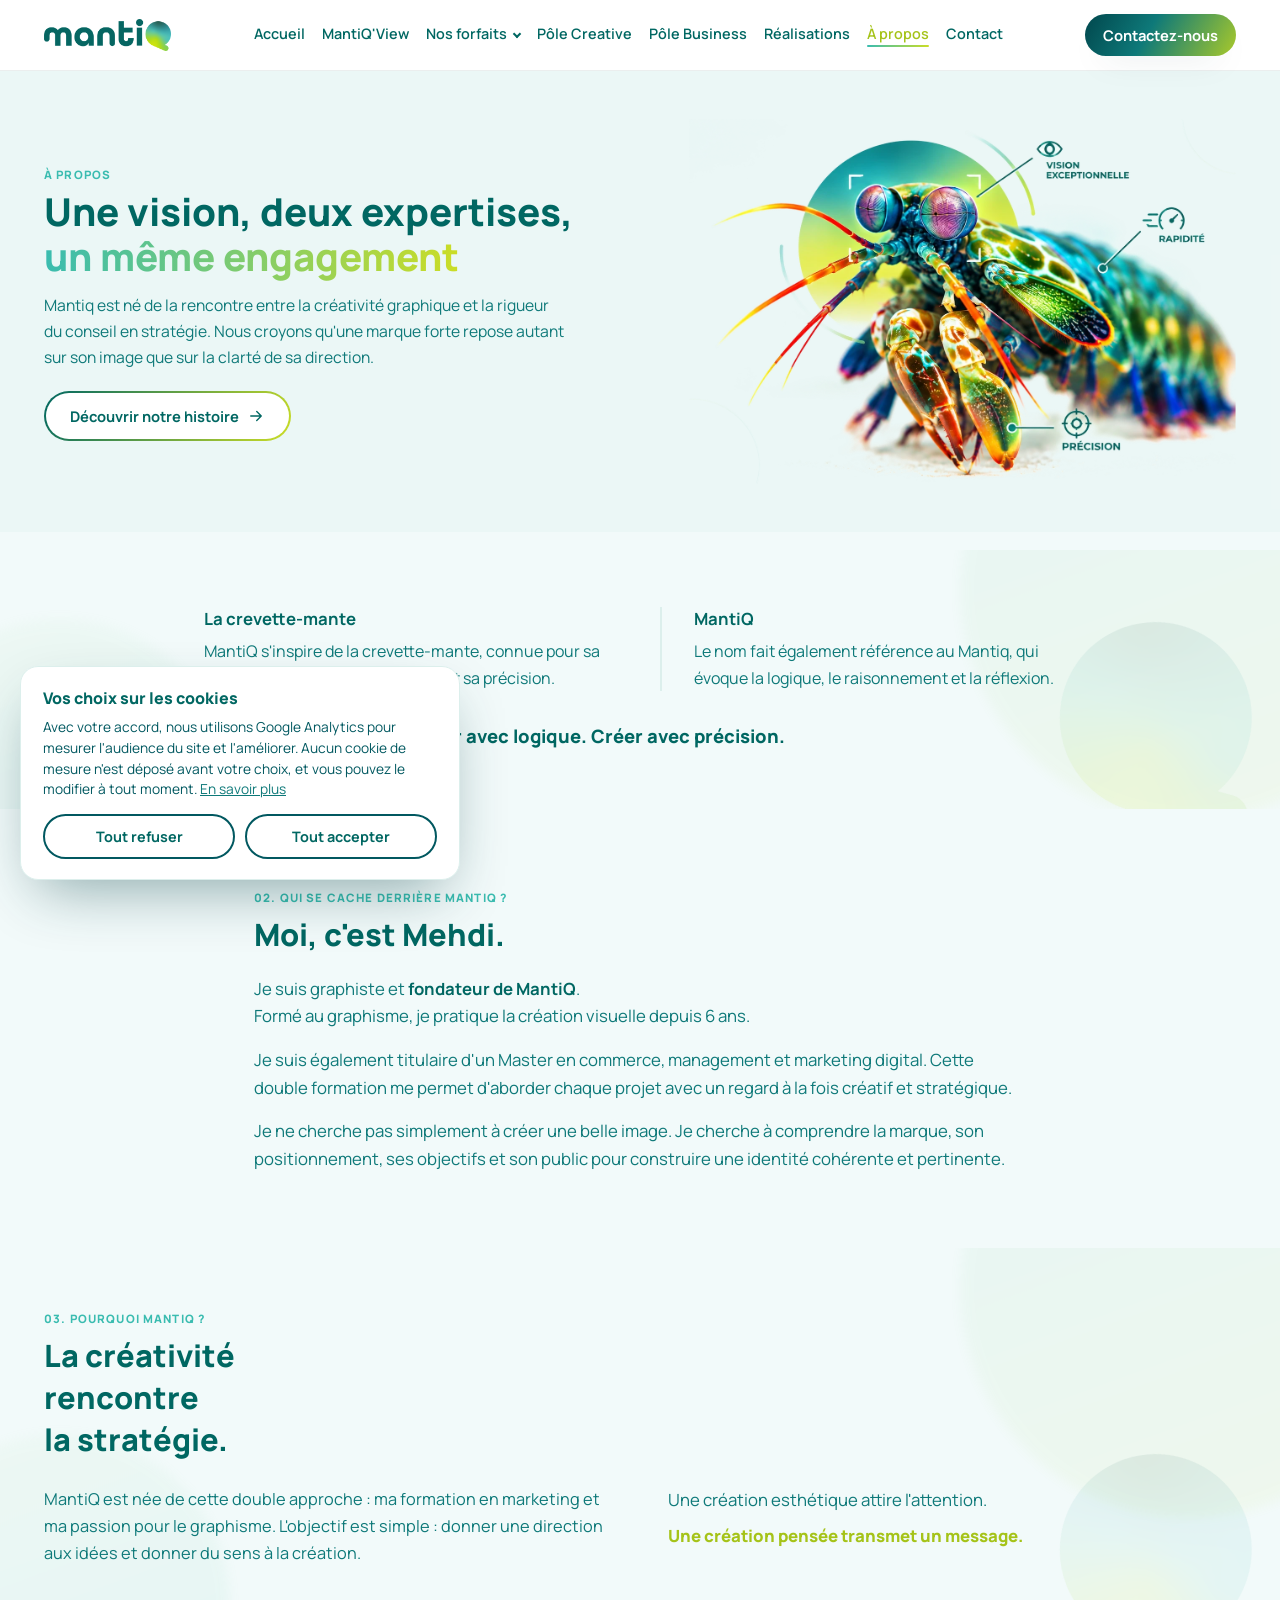
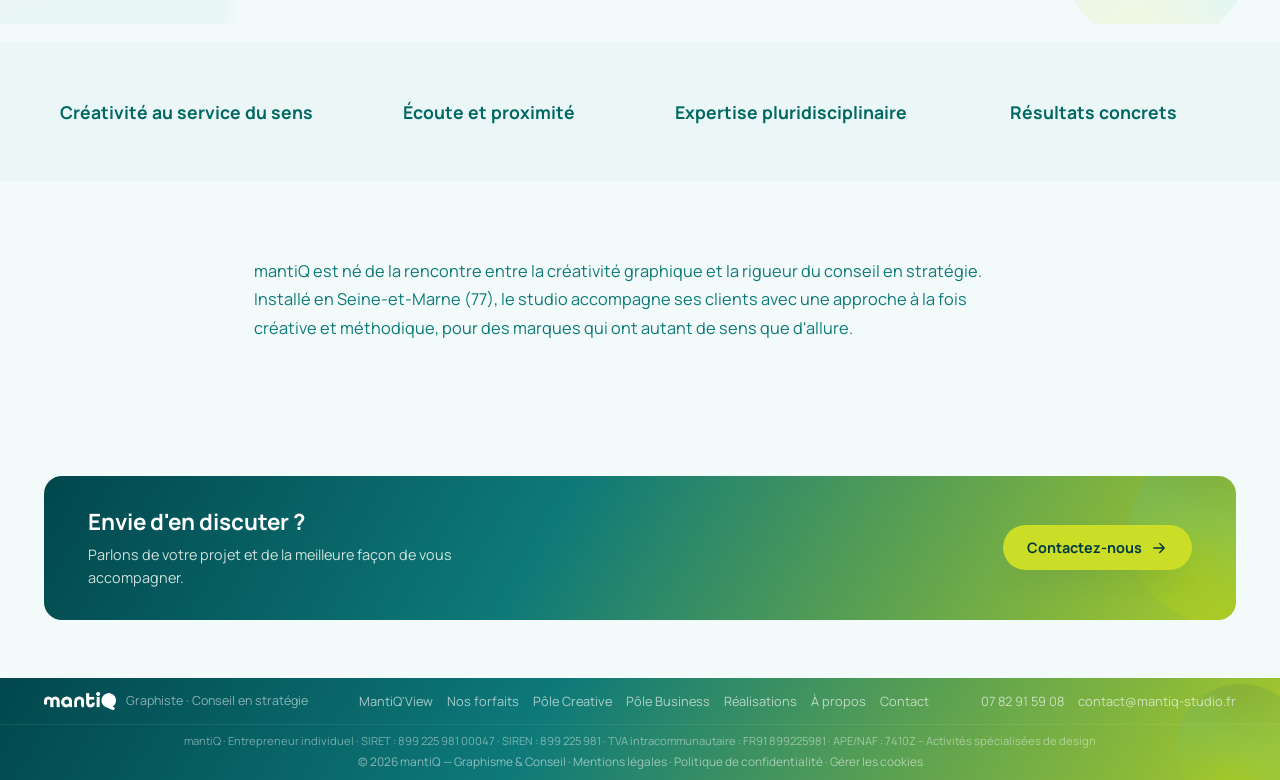
==== a-propos.html @ 4e35858e "Add files via upload" ====
<!DOCTYPE html>
<html lang="fr">
<head>
<meta charset="UTF-8">
<meta name="viewport" content="width=device-width, initial-scale=1">
<title>À propos — mantiQ</title>
<meta name="description" content="mantiQ, studio de graphisme et de conseil en stratégie : notre vision, nos expertises.">
<link rel="icon" type="image/png" href="[data-uri]">
<link rel="apple-touch-icon" href="[data-uri]">
<link rel="preconnect" href="https://fonts.googleapis.com">
<link rel="preconnect" href="https://fonts.gstatic.com" crossorigin>
<link href="https://fonts.googleapis.com/css2?family=Manrope:wght@500;600;700;800&display=swap" rel="stylesheet">
<link rel="stylesheet" href="style.css">
</head>
<body>

<header class="site-header">
  <div class="wrap">
    <a class="brand" href="index.html" aria-label="mantiQ — accueil"><img src="[data-uri]" alt="mantiQ"></a>
    <nav class="main-nav" aria-label="Navigation principale">
      <a href="index.html">Accueil</a>
<a href="mantiq-view.html">MantiQ'View</a>
<div class="nav-item has-sub"><a href="forfaits.html">Nos forfaits<span class="caret" aria-hidden="true"></span></a><div class="subnav" role="menu" aria-label="Nos forfaits"><a href="forfaits.html#creation" role="menuitem">Je crée mon entreprise</a><a href="forfaits.html#pme" role="menuitem">J'ai une PME / PMI</a><a href="forfaits.html#etablie" role="menuitem">Entreprise installée</a><a href="forfaits.html#a-la-carte" role="menuitem">À la carte</a></div></div>
<a href="pole-creatif.html">Pôle Creative</a>
<a href="pole-conseil.html">Pôle Business</a>
<a href="realisations.html">Réalisations</a>
<a href="a-propos.html" class="active">À propos</a>
<a href="contact.html">Contact</a>
    </nav>
    <div class="header-actions">
      <a class="btn btn-solid-dark on-header" href="contact.html" style="padding:12px 22px; font-size:.92rem;">Contactez-nous</a>
      <button class="burger" id="burgerBtn" aria-label="Ouvrir le menu" aria-expanded="false">
        <span></span><span></span><span></span>
      </button>
    </div>
  </div>
  <nav class="mobile-nav" id="mobileNav" aria-label="Navigation mobile">
    <a href="index.html">Accueil</a>
<a href="mantiq-view.html">MantiQ'View</a>
<a href="forfaits.html">Nos forfaits</a>
<a class="sub" href="forfaits.html#creation">Je crée mon entreprise</a>
<a class="sub" href="forfaits.html#pme">J'ai une PME / PMI</a>
<a class="sub" href="forfaits.html#etablie">Entreprise installée</a>
<a class="sub" href="forfaits.html#a-la-carte">À la carte</a>
<a href="pole-creatif.html">Pôle Creative</a>
<a href="pole-conseil.html">Pôle Business</a>
<a href="realisations.html">Réalisations</a>
<a href="a-propos.html" class="active">À propos</a>
<a href="contact.html">Contact</a>
    <a class="btn btn-fill" href="contact.html">Contactez-nous</a>
  </nav>
</header>
<main id="top">

  <section class="page-hero on-mint">
    <div class="wrap">
      <div class="reveal-stagger">
        <span class="eyebrow-tag">À propos</span>
        <h1>Une vision, deux expertises, <span class="grad-text">un même engagement</span></h1>
        <p class="lede">Mantiq est né de la rencontre entre la créativité graphique et la rigueur du conseil en stratégie. Nous croyons qu'une marque forte repose autant sur son image que sur la clarté de sa direction.</p>
        <a class="btn btn-outline on-white" href="#histoire">Découvrir notre histoire <svg viewBox="0 0 24 24" fill="none" stroke="currentColor" stroke-width="1.8" stroke-linecap="round" stroke-linejoin="round"><path d="M5 12h14M13 6l6 6-6 6"/></svg></a>
      </div>
      <div class="page-hero-brandvisual">
        <img src="[data-uri]" alt="Vision exceptionnelle, rapidité, précision">
      </div>
    </div>
  </section>

  <div class="rubrique-band" aria-hidden="true"></div>

  <section class="section-decor" id="histoire">
    <img class="brand-mark-decor" src="[data-uri]" alt="" aria-hidden="true">
    <div class="wrap" style="max-width:920px;">
      <div class="reveal">
        <div class="two-col" style="gap:40px; align-items:start;">
          <div>
            <b style="display:block; color:var(--teal-800); font-size:1.05rem; margin-bottom:8px;">La crevette-mante</b>
            <p style="color:var(--ink-soft);">MantiQ s'inspire de la crevette-mante, connue pour sa vision exceptionnelle, sa rapidité et sa précision.</p>
          </div>
          <div style="border-left:2px solid var(--teal-100); padding-left:32px;">
            <b style="display:block; color:var(--teal-800); font-size:1.05rem; margin-bottom:8px;">MantiQ</b>
            <p style="color:var(--ink-soft);">Le nom fait également référence au Mantiq, qui évoque la logique, le raisonnement et la réflexion.</p>
          </div>
        </div>
        <p style="margin-top:30px; font-weight:800; color:var(--teal-800); font-size:1.15rem;">Voir différemment. Réfléchir avec logique. Créer avec précision.</p>
      </div>
    </div>
  </section>

  <div class="rubrique-band" aria-hidden="true"></div>

  <section>
    <div class="wrap" style="max-width:820px;">
      <div class="reveal">
        <span class="eyebrow-tag">02. Qui se cache derrière MantiQ ?</span>
        <h2 style="font-size:clamp(1.6rem,2.4vw,2.1rem); color:var(--teal-800); font-weight:800; margin-bottom:20px;">Moi, c'est Mehdi.</h2>
        <p style="color:var(--ink-soft); font-size:1.05rem; margin-bottom:16px;">Je suis graphiste et <b style="color:var(--teal-800);">fondateur de MantiQ</b>.<br>Formé au graphisme, je pratique la création visuelle depuis 6 ans.</p>
        <p style="color:var(--ink-soft); font-size:1.05rem; margin-bottom:16px;">Je suis également titulaire d'un Master en commerce, management et marketing digital. Cette double formation me permet d'aborder chaque projet avec un regard à la fois créatif et stratégique.</p>
        <p style="color:var(--ink-soft); font-size:1.05rem;">Je ne cherche pas simplement à créer une belle image. Je cherche à comprendre la marque, son positionnement, ses objectifs et son public pour construire une identité cohérente et pertinente.</p>
      </div>
    </div>
  </section>

  <div class="rubrique-band" aria-hidden="true"></div>

  <section class="section-decor">
    <img class="brand-mark-decor" src="[data-uri]" alt="" aria-hidden="true">
    <div class="wrap">
      <div class="reveal">
        <span class="eyebrow-tag">03. Pourquoi MantiQ ?</span>
        <h2 style="font-size:clamp(1.6rem,2.4vw,2.1rem); color:var(--teal-800); font-weight:800; margin-bottom:26px; max-width:14ch;">La créativité rencontre la stratégie.</h2>
      </div>
      <div class="two-col" style="gap:56px; align-items:start;">
        <p class="reveal" style="color:var(--ink-soft); font-size:1.02rem;">MantiQ est née de cette double approche&nbsp;: ma formation en marketing et ma passion pour le graphisme. L'objectif est simple&nbsp;: donner une direction aux idées et donner du sens à la création.</p>
        <div class="reveal" style="font-size:1.05rem; line-height:1.6;">
          <p style="color:var(--ink-soft);">Une création esthétique attire l'attention.</p>
          <p style="font-weight:800; color:var(--lime-600); margin-top:8px;">Une création pensée transmet un message.</p>
        </div>
      </div>
    </div>
  </section>

  <div class="rubrique-band" aria-hidden="true"></div>

  <section class="on-mint">
    <div class="wrap">
      <div class="icon-row no-icons">
        <div class="icon-item reveal">
        <b>Créativité au service du sens</b>
      </div>
        <div class="icon-item reveal">
        <b>Écoute et proximité</b>
      </div>
        <div class="icon-item reveal">
        <b>Expertise pluridisciplinaire</b>
      </div>
        <div class="icon-item reveal">
        <b>Résultats concrets</b>
      </div>
      </div>
    </div>
  </section>

  <div class="rubrique-band" aria-hidden="true"></div>

  <section>
    <div class="wrap" style="max-width:820px;">
      <p class="reveal" style="font-size:1.02rem; color:var(--ink-soft); line-height:1.75;">mantiQ est né de la rencontre entre la créativité graphique et la rigueur du conseil en stratégie. Installé en Seine-et-Marne (77), le studio accompagne ses clients avec une approche à la fois créative et méthodique, pour des marques qui ont autant de sens que d'allure.</p>
    </div>
  </section>

  <div class="rubrique-band" aria-hidden="true"></div>

  <section>
    <div class="wrap">
      <div class="cta-band reveal">
      <img class="cta-mark" src="[data-uri]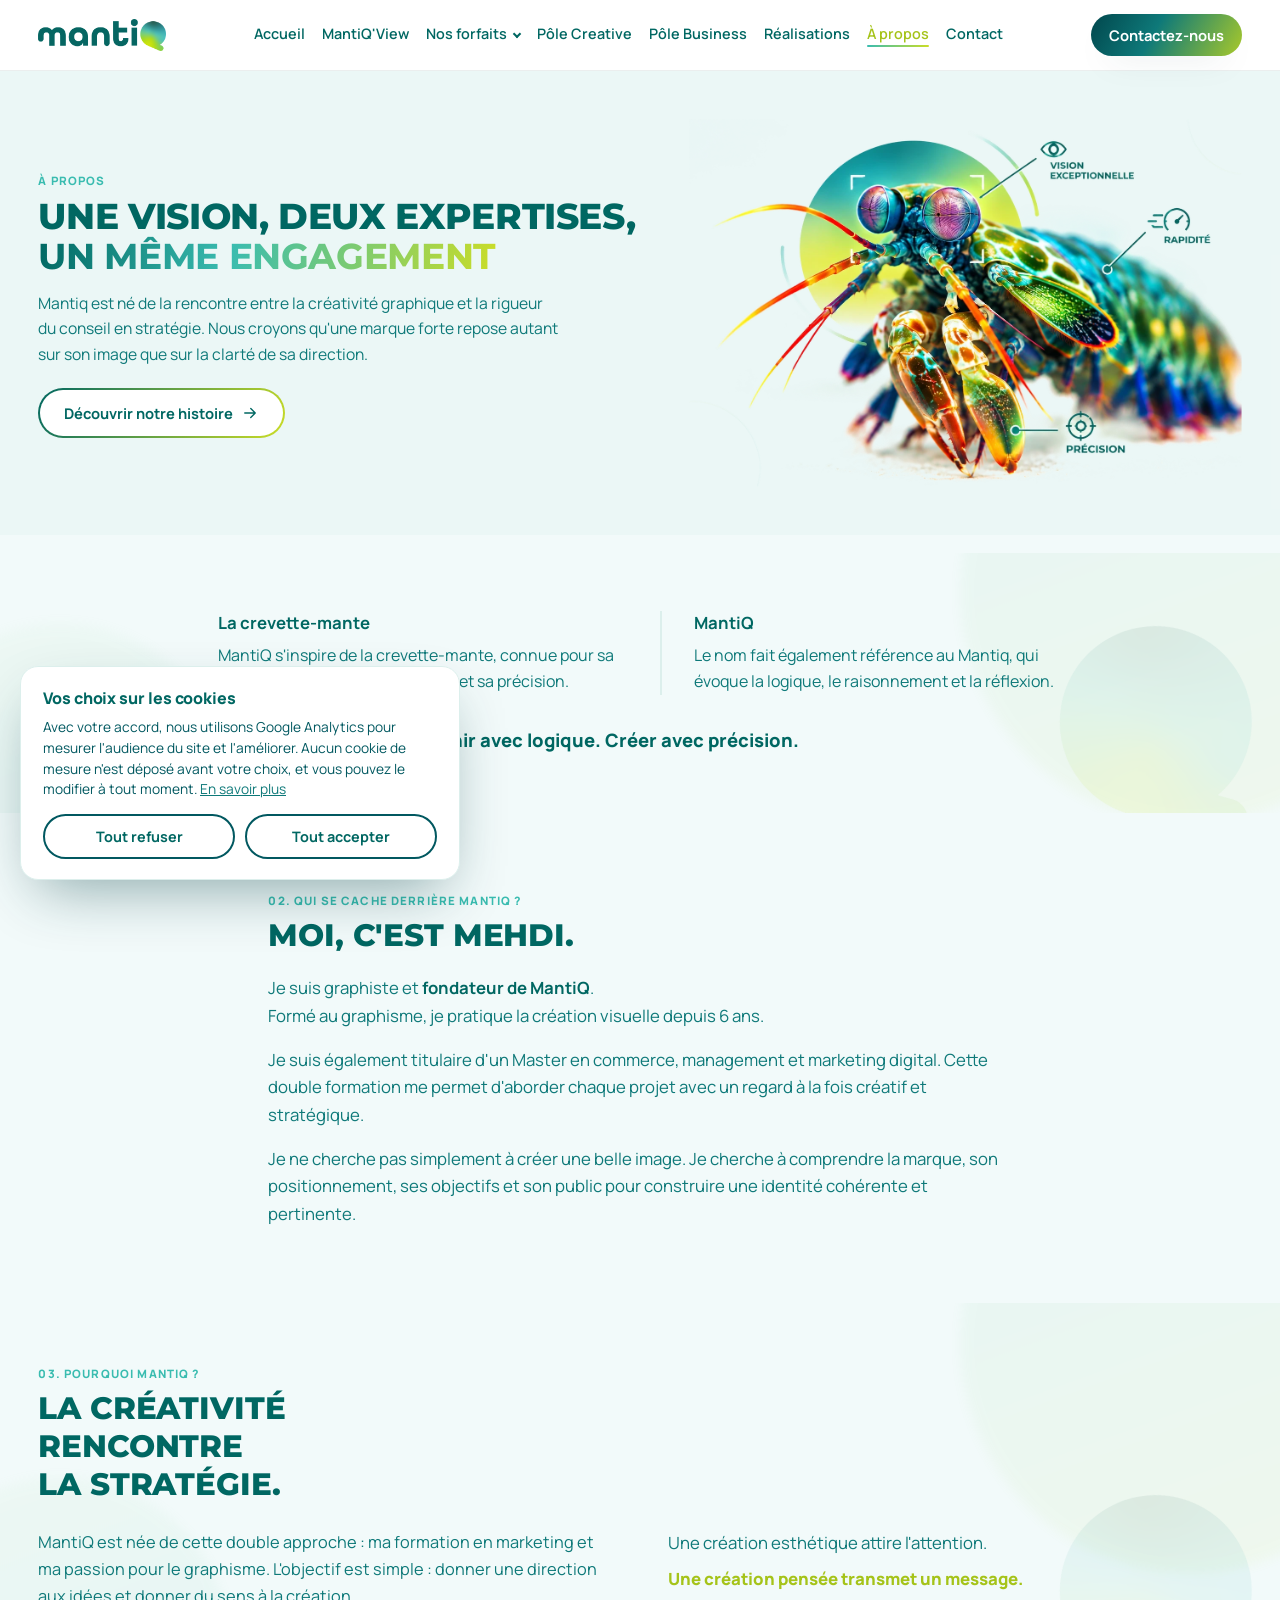
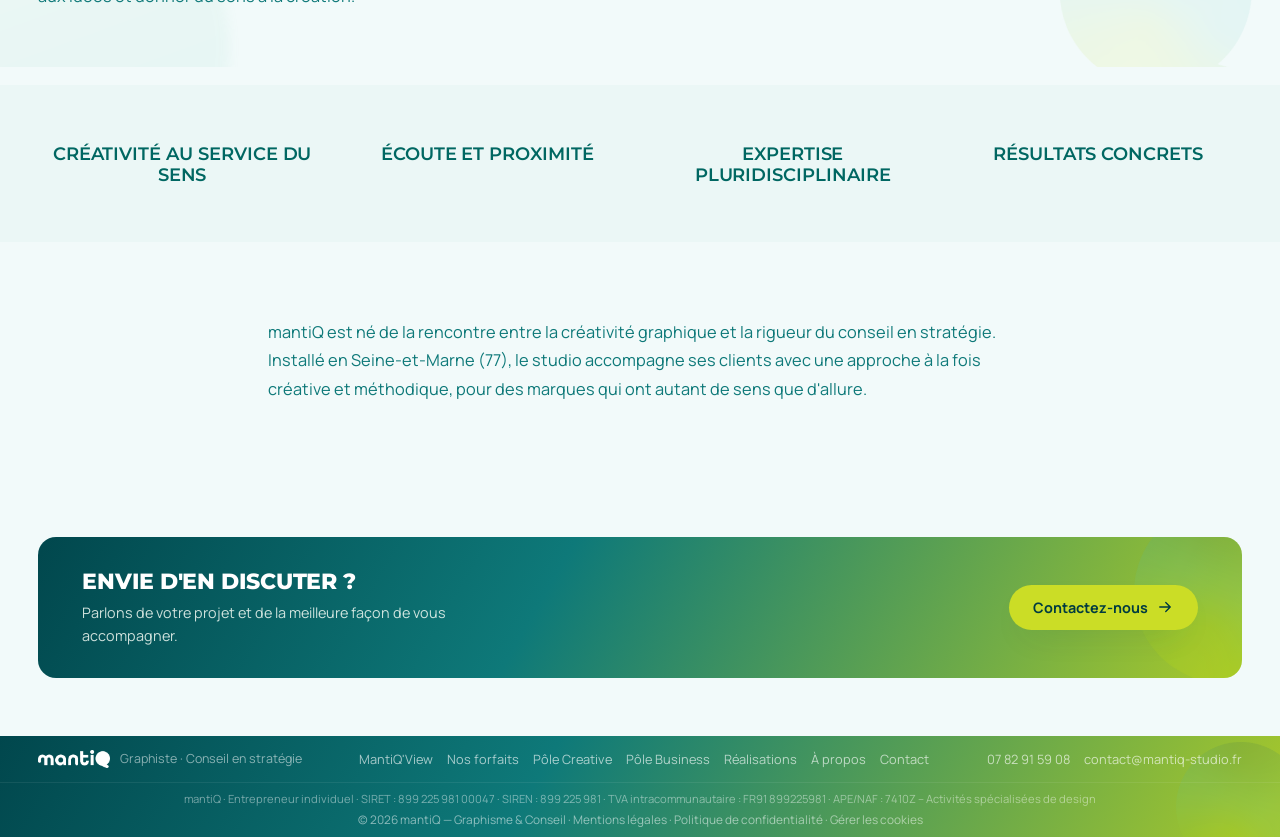
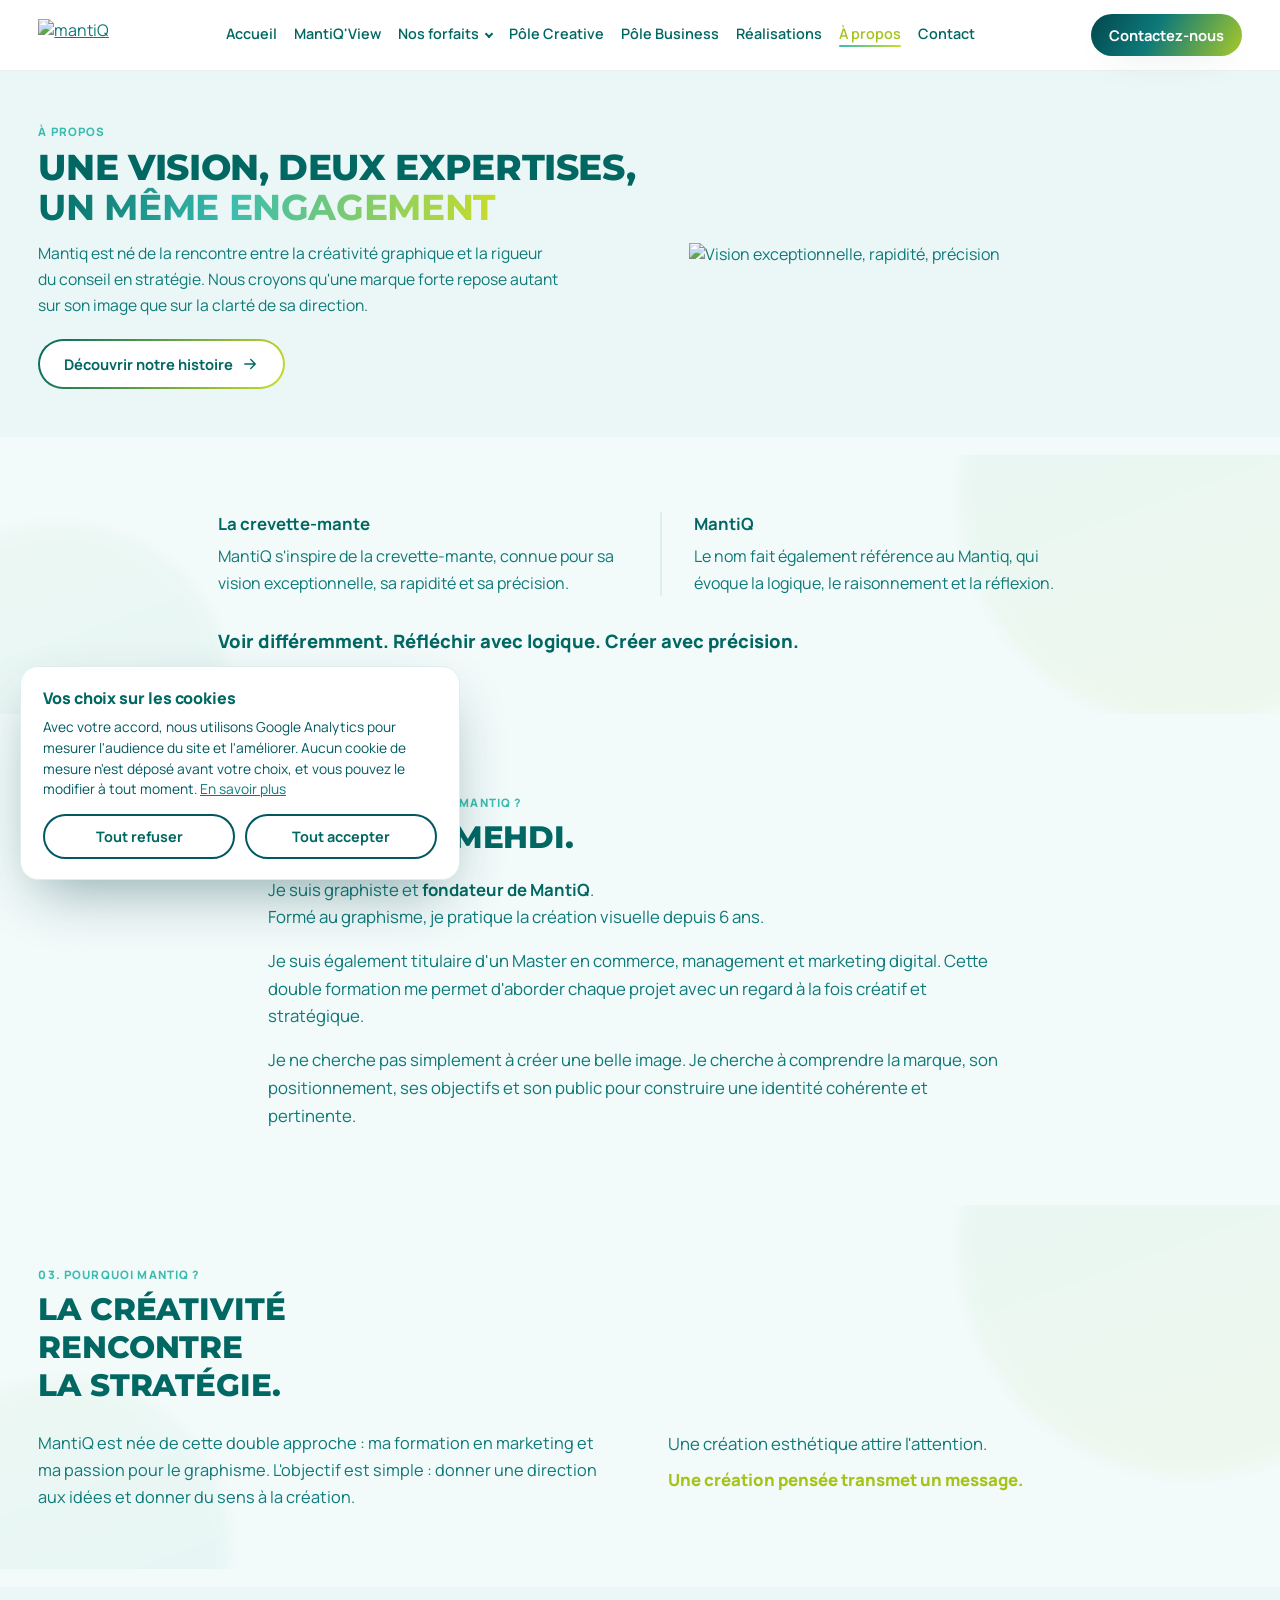
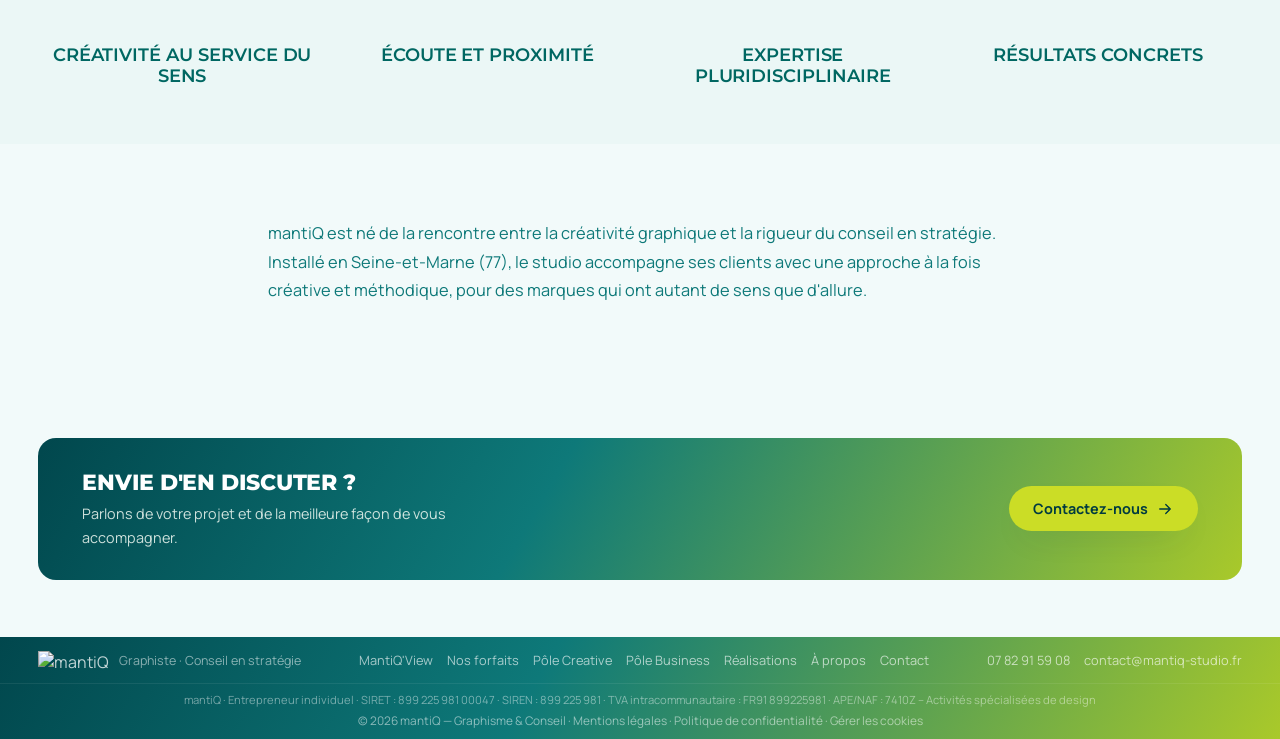
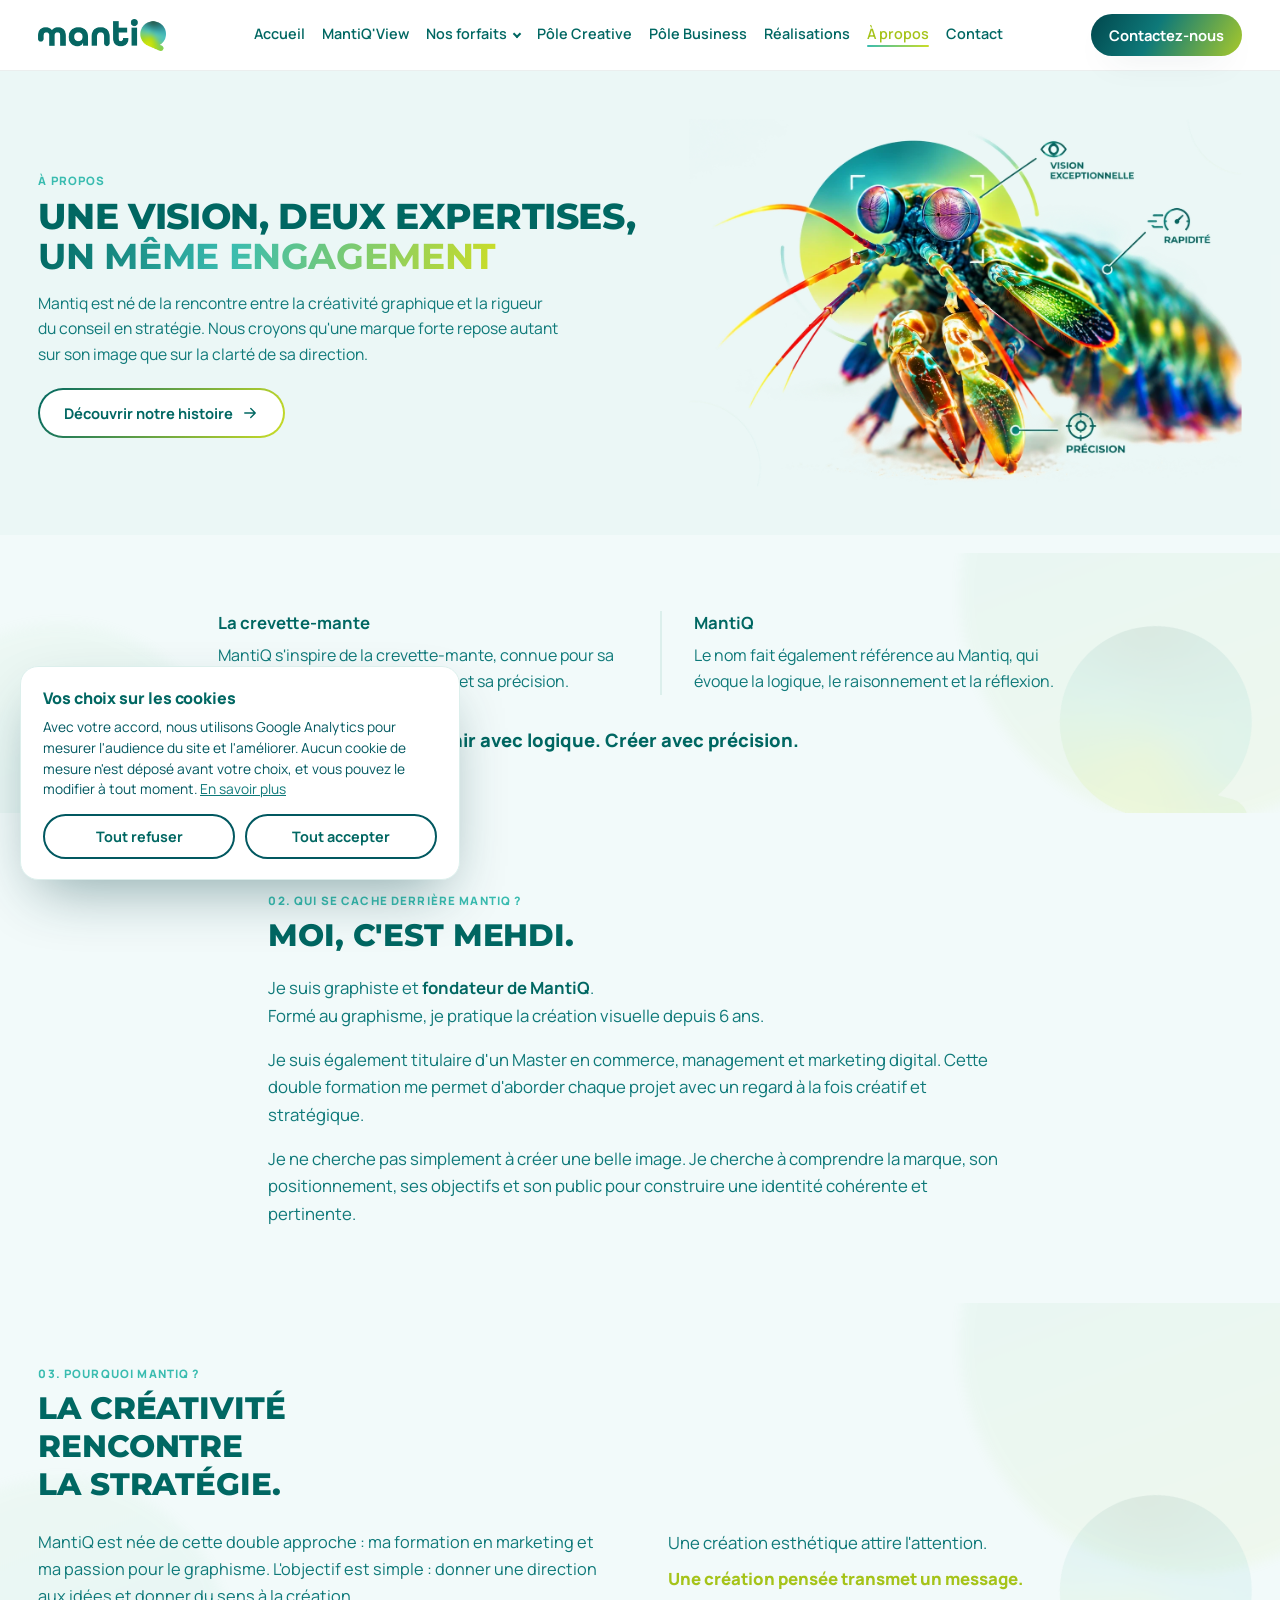
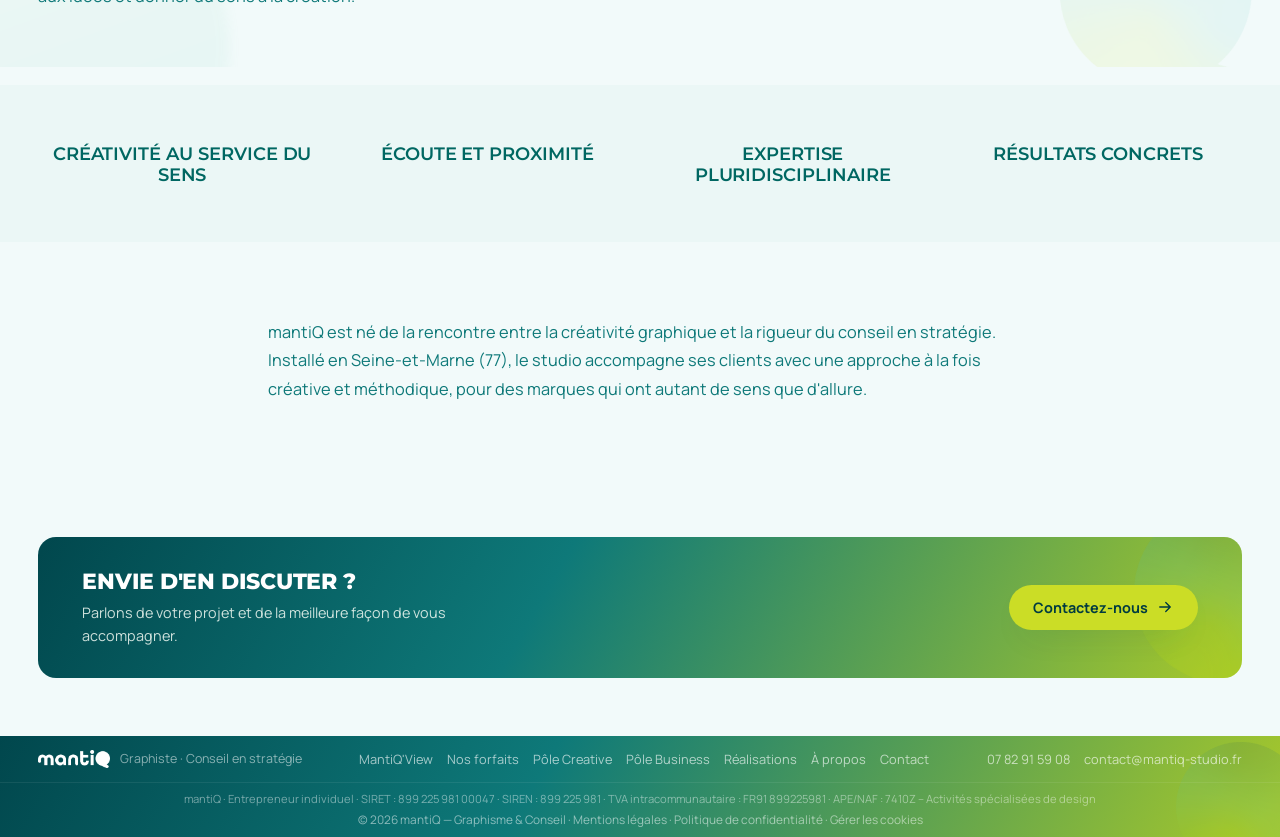
